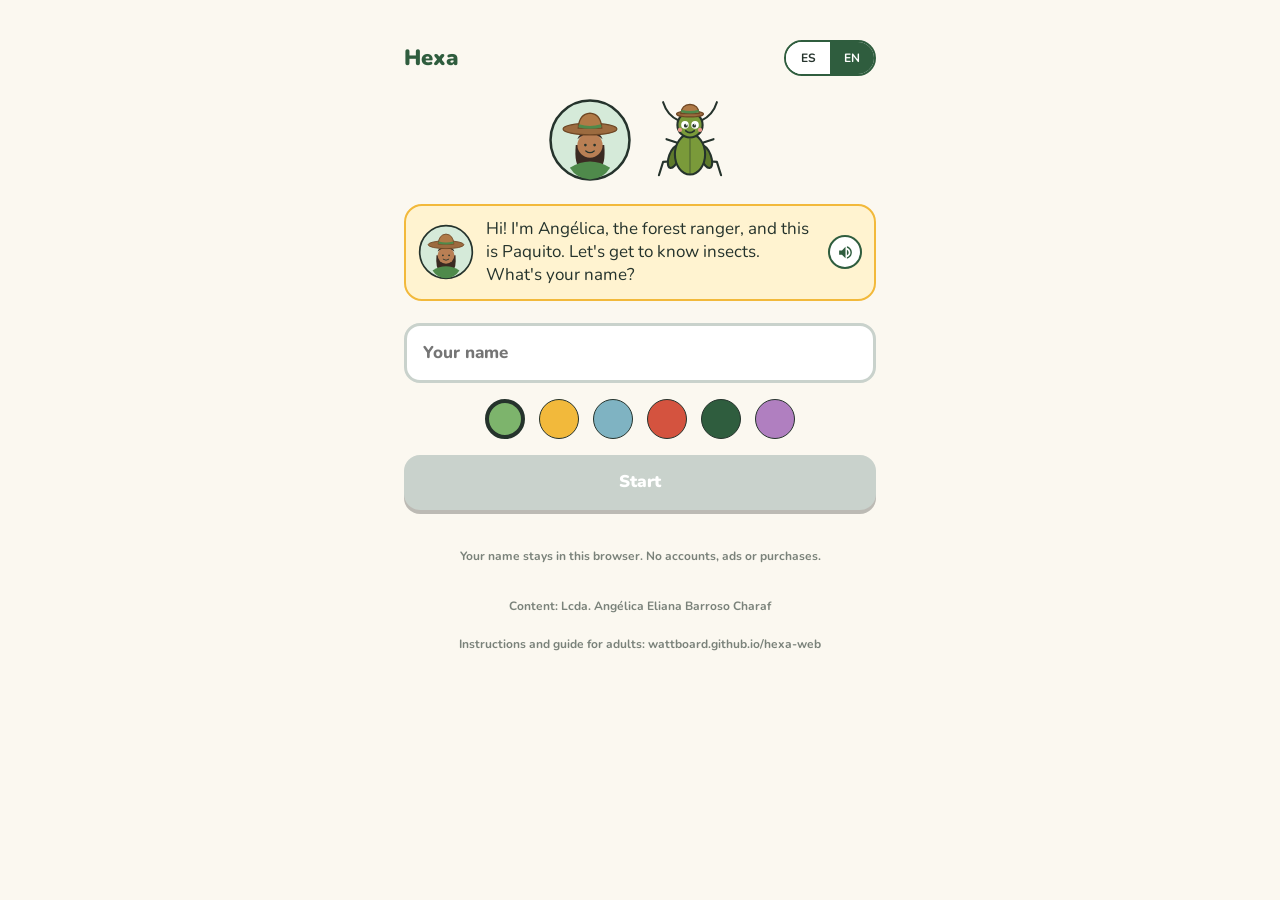
==== app/index.html @ af27d76b "App web: novedad «Hexa en el ordenador»" ====
<!doctype html>
<html lang="es">
<head>
  <meta charset="utf-8">
  <meta name="viewport" content="width=device-width, initial-scale=1, viewport-fit=cover">
  <title>Hexa: aprende insectos</title>
  <meta name="description" content="Hexa: una app gratuita para que niñas y niños conozcan los insectos y pierdan el miedo. Contenido de la Lcda. Angélica Eliana Barroso Charaf (UNET).">
  <meta name="theme-color" content="#2F5D3E">
  <link rel="manifest" href="./manifest.webmanifest">
  <link rel="icon" href="./icon.svg" type="image/svg+xml">
  <link rel="apple-touch-icon" href="./icon-192.png">
  <script type="module" crossorigin src="./assets/index-qJnlsMQo.js"></script>
  <link rel="stylesheet" crossorigin href="./assets/index-BgDrfuXe.css">
</head>
<body>
  <div id="app"></div>
  <noscript>Hexa necesita JavaScript activado. / Hexa needs JavaScript.</noscript>
</body>
</html>
---- app/assets/index-BgDrfuXe.css ----
@font-face{font-family:Nunito;src:url(../fonts/nunito_400.ttf) format("truetype");font-weight:400;font-display:swap}@font-face{font-family:Nunito;src:url(../fonts/nunito_600.ttf) format("truetype");font-weight:600;font-display:swap}@font-face{font-family:Nunito;src:url(../fonts/nunito_700.ttf) format("truetype");font-weight:700;font-display:swap}@font-face{font-family:Nunito;src:url(../fonts/nunito_800.ttf) format("truetype");font-weight:800;font-display:swap}@font-face{font-family:Nunito;src:url(../fonts/nunito_900.ttf) format("truetype");font-weight:900;font-display:swap}:root{--hoja: #7DB46C;--hoja-clara: #DDEEDD;--selva: #2F5D3E;--polen: #F2B93B;--polen-clara: #FFF3D0;--elitro: #D4533F;--elitro-clara: #FBE3DE;--charca: #7FB3C2;--tinta: #25332C;--papel: #FBF8F0;--gris: #C9D2CC;--morado: #B07FC0;--blanco: #fff;color-scheme:light}*{box-sizing:border-box}html,body{margin:0;background:var(--papel);color:var(--tinta)}body{font:400 17px/1.35 Nunito,ui-rounded,system-ui,sans-serif;-webkit-font-smoothing:antialiased}button,input,textarea,select{font:inherit;color:inherit}button{cursor:pointer}img{display:block}:focus-visible{outline:3px solid var(--charca);outline-offset:2px;border-radius:8px}.title{font-weight:900;font-size:22px;line-height:28px;margin:0}.headline{font-weight:800;font-size:17px;line-height:22px;margin:0}.caption{font-weight:700;font-size:12px;line-height:16px}.muted{color:color-mix(in srgb,var(--tinta) 60%,transparent)}.green{color:var(--selva)}.red{color:var(--elitro)}.center{text-align:center}.row{display:flex;align-items:center;gap:12px}.col{display:flex;flex-direction:column;gap:16px}.wrap{flex-wrap:wrap}.grow{flex:1;min-width:0}.readable{width:100%;max-width:640px;margin:0 auto}.page{min-height:100dvh;padding:16px 16px calc(24px + env(safe-area-inset-bottom))}.sr{position:absolute;width:1px;height:1px;overflow:hidden;clip:rect(0 0 0 0);white-space:nowrap}.gb-button{position:relative;width:100%;border:0;padding:0 0 4px;background:none}.gb-button>span{display:block;background:var(--selva);color:#fff;font-weight:900;font-size:17px;padding:16px 12px;border-radius:16px;box-shadow:0 4px #00000040;transition:transform .06s,box-shadow .06s}.gb-button:active>span{transform:translateY(4px);box-shadow:0 0 #00000040}.gb-button:disabled>span{background:var(--gris)}.gb-button.red>span{background:var(--elitro)}.link{border:0;background:none;font-weight:800;padding:8px;color:color-mix(in srgb,var(--tinta) 70%,transparent)}.card{background:#fff;border:2px solid color-mix(in srgb,var(--tinta) 80%,transparent);border-radius:20px;padding:16px}.bubble{display:flex;align-items:center;gap:12px;background:var(--polen-clara);border:2px solid var(--polen);border-radius:18px;padding:12px}.bubble img{width:56px;height:56px;flex:none}.speak{flex:none;width:36px;height:36px;border-radius:50%;border:2px solid var(--selva);background:#fff;color:var(--selva);display:grid;place-items:center;padding:0}.speak.on{background:var(--selva);color:#fff}.pill{display:inline-flex;align-items:center;gap:8px;border-radius:999px;padding:10px 18px;border:2px solid;font-weight:800}.pill.photo{color:var(--selva);background:var(--hoja-clara);border-color:var(--selva)}.pill.fear{color:var(--elitro);background:var(--elitro-clara);border-color:var(--elitro)}.icon{width:1.2em;height:1.2em;fill:currentColor;flex:none}.sheet-back{position:fixed;top:0;right:0;bottom:0;left:0;background:#25332c73;display:flex;align-items:flex-end;justify-content:center;z-index:50}.sheet{background:var(--papel);width:100%;max-width:720px;max-height:94dvh;overflow:auto;border-radius:24px 24px 0 0;padding:20px 16px calc(20px + env(safe-area-inset-bottom));animation:up .2s ease-out}.sheet.full{height:94dvh}@media (min-width: 760px){.sheet-back{align-items:center}.sheet{border-radius:24px}}@keyframes up{0%{transform:translateY(30px)}to{transform:none}}.sheet-head{display:flex;align-items:center;justify-content:space-between;gap:8px;margin-bottom:12px}.topbar{display:flex;align-items:center;gap:8px}.toolgroup{display:flex;gap:4px;background:#fff;border:1px solid var(--gris);border-radius:999px;padding:4px}.tool{width:44px;height:44px;border:0;background:none;border-radius:50%;color:var(--selva);display:grid;place-items:center}.tool:hover{background:var(--hoja-clara)}.avatar{width:44px;height:44px;border-radius:50%;color:#fff;font-weight:900;display:grid;place-items:center;border:2px solid var(--tinta)}.chip{display:inline-flex;align-items:center;gap:6px;background:#fff;border:2px solid var(--gris);border-radius:999px;padding:6px 12px;font-weight:800}.unit-card{background:var(--hoja-clara);border:2px solid color-mix(in srgb,var(--tinta) 80%,transparent);border-radius:22px;padding:16px}.node{display:flex;flex-direction:column;align-items:center;gap:6px;background:none;border:0;width:160px}.node .disc{width:84px;height:84px;border-radius:50%;display:grid;place-items:center;border:3px solid var(--tinta);box-shadow:0 5px #00000040;background:#fff}.node.passed .disc{background:var(--selva);color:#fff}.node.current .disc{background:var(--polen)}.node.locked .disc{background:var(--gris)}.node .disc img{width:54px;height:54px}.node .label{font-weight:800;font-size:15px;text-align:center}.progress{height:14px;background:color-mix(in srgb,var(--gris) 60%,transparent);border-radius:999px;overflow:hidden}.progress>div{height:100%;background:var(--hoja);border-radius:999px;transition:width .3s}.option{width:100%;text-align:left;background:#fff;border:2px solid var(--gris);border-radius:16px;padding:14px 16px;font-weight:700;box-shadow:0 3px 0 var(--gris)}.option.sel{border-color:var(--charca);background:color-mix(in srgb,var(--charca) 20%,#fff);box-shadow:0 3px 0 var(--charca)}.option.ok{border-color:var(--selva);background:var(--hoja-clara);box-shadow:0 3px 0 var(--selva)}.option.bad{border-color:var(--elitro);background:var(--elitro-clara);box-shadow:0 3px 0 var(--elitro)}.tiles{display:grid;grid-template-columns:repeat(auto-fit,minmax(130px,1fr));gap:12px}.tile{background:#fff;border:2px solid var(--gris);border-radius:16px;padding:10px;display:flex;flex-direction:column;align-items:center;gap:6px;font-weight:700}.tile img{width:96px;height:96px}.tile.sel{border-color:var(--charca);background:color-mix(in srgb,var(--charca) 20%,#fff)}.tile.ok{border-color:var(--selva);background:var(--hoja-clara)}.tile.bad{border-color:var(--elitro);background:var(--elitro-clara)}.feedback{border-radius:18px;padding:16px;border:2px solid}.feedback.ok{background:var(--hoja-clara);border-color:var(--selva)}.feedback.bad{background:var(--elitro-clara);border-color:var(--elitro)}.bin{border:3px dashed color-mix(in srgb,var(--selva) 60%,transparent);border-radius:18px;background:color-mix(in srgb,var(--hoja-clara) 60%,#fff);padding:14px;text-align:left;width:100%}.blank{display:inline-block;min-width:70px;border-bottom:3px solid var(--selva);text-align:center;font-weight:800;padding:0 6px}.reading{background:#fff;border:2px solid color-mix(in srgb,var(--selva) 50%,transparent);border-radius:20px;padding:16px}.pics{display:grid;gap:12px}.pic{background:color-mix(in srgb,var(--selva) 8%,#fff);border-radius:14px;padding:8px;display:flex;flex-direction:column;align-items:center;gap:6px;text-align:center;white-space:pre-line}.pic img{height:90px;width:100%;object-fit:contain}.album{display:grid;grid-template-columns:repeat(auto-fill,minmax(150px,1fr));gap:14px}.album-card{background:#fff;border:2px solid var(--gris);border-radius:18px;padding:12px;display:flex;flex-direction:column;align-items:center;gap:6px}.album-card.open{border-color:var(--selva)}.album-card img{width:90px;height:90px}.form{background:#fff;border-radius:14px;border:1px solid var(--gris);overflow:hidden}.form>*+*{border-top:1px solid color-mix(in srgb,var(--gris) 60%,transparent)}.form-row{display:flex;align-items:center;gap:12px;padding:12px 14px;min-height:48px;width:100%;background:none;border-left:0;border-right:0;border-bottom:0;text-align:left}.form-head{font-weight:800;font-size:13px;text-transform:uppercase;letter-spacing:.04em;color:color-mix(in srgb,var(--tinta) 60%,transparent);margin:18px 4px 6px}.form-foot{font-size:13px;color:color-mix(in srgb,var(--tinta) 60%,transparent);margin:6px 4px 0}.switch{-webkit-appearance:none;-moz-appearance:none;appearance:none;width:46px;height:28px;border-radius:999px;background:var(--gris);position:relative;flex:none;transition:background .15s}.switch:after{content:"";position:absolute;top:3px;left:3px;width:22px;height:22px;border-radius:50%;background:#fff;transition:left .15s}.switch:checked{background:var(--selva)}.switch:checked:after{left:21px}.input{width:100%;border:1.5px solid var(--gris);border-radius:12px;padding:10px 12px;background:#fff}.pin{font-size:32px;letter-spacing:.5em;text-align:center}.canvas{width:100%;aspect-ratio:4/3;background:#fff;border:2px solid color-mix(in srgb,var(--selva) 50%,transparent);border-radius:16px;touch-action:none;display:block}.locked-art{opacity:.25}.label-art{position:absolute;top:0;left:0;width:58%!important;height:auto!important;aspect-ratio:1}.chip.ok{border-color:var(--selva);background:var(--hoja-clara)}.chip.bad{border-color:var(--elitro);background:var(--elitro-clara)}.chip:disabled.muted{background:color-mix(in srgb,var(--gris) 40%,#fff)}button:disabled{cursor:default}.option:disabled,.tile:disabled{opacity:1;color:inherit}
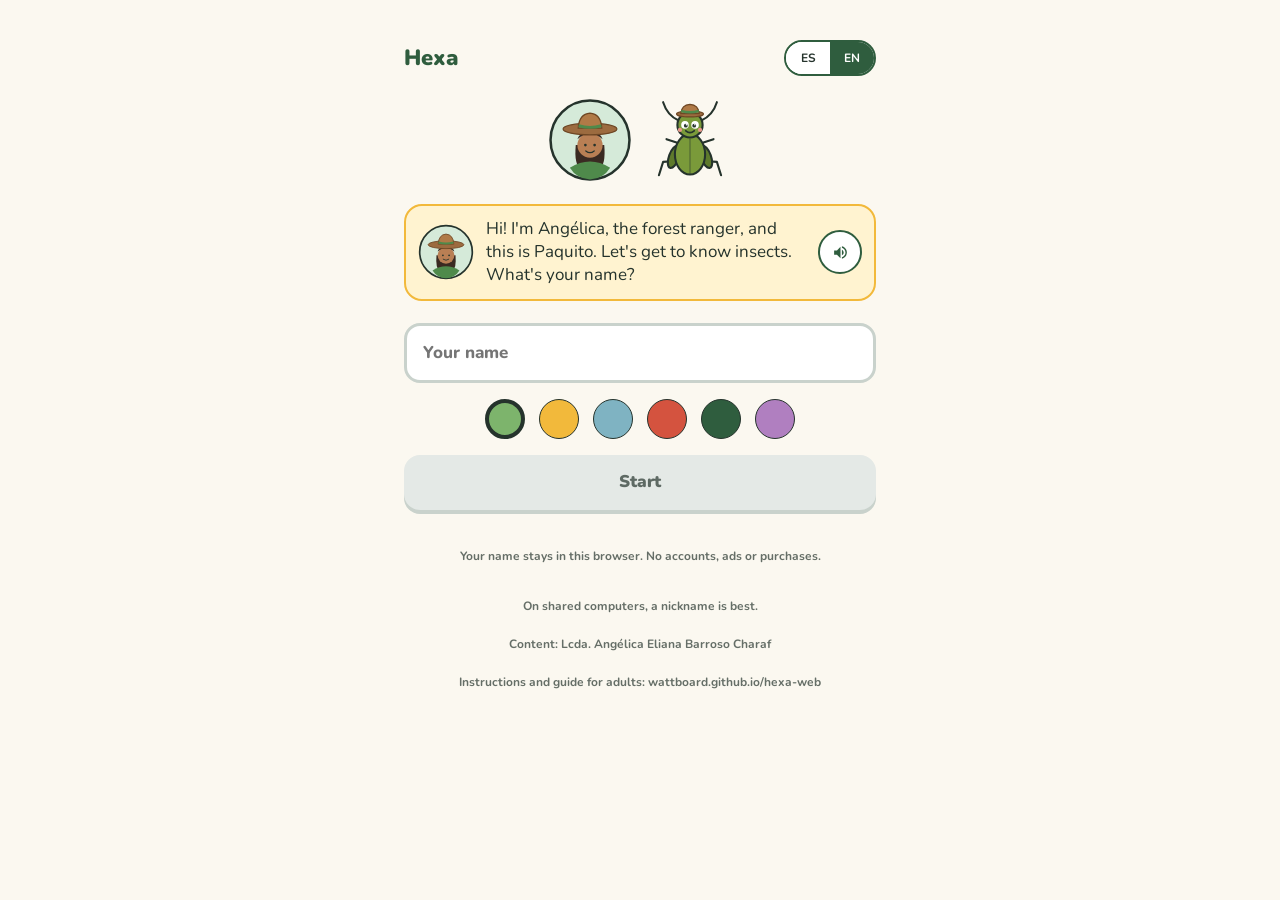
==== commit 3835ecdc: "Hexa web v6: correccion amable, aula, tour, medallas, diploma y mariposario; politica de privacidad " ====
--- a/app/index.html
+++ b/app/index.html
@@ -3,14 +3,17 @@
 <head>
   <meta charset="utf-8">
   <meta name="viewport" content="width=device-width, initial-scale=1, viewport-fit=cover">
+  <!-- Privacidad: no se envía la dirección de origen a nadie, y solo se carga lo propio (sin terceros). -->
+  <meta name="referrer" content="no-referrer">
+  <meta http-equiv="Content-Security-Policy" content="default-src 'self'; script-src 'self'; style-src 'self' 'unsafe-inline'; img-src 'self' data: blob:; font-src 'self'; connect-src 'self'; media-src 'self'; manifest-src 'self'; worker-src 'self'; object-src 'none'; base-uri 'self'; form-action 'self'">
   <title>Hexa: aprende insectos</title>
   <meta name="description" content="Hexa: una app gratuita para que niñas y niños conozcan los insectos y pierdan el miedo. Contenido de la Lcda. Angélica Eliana Barroso Charaf (UNET).">
   <meta name="theme-color" content="#2F5D3E">
   <link rel="manifest" href="./manifest.webmanifest">
   <link rel="icon" href="./icon.svg" type="image/svg+xml">
   <link rel="apple-touch-icon" href="./icon-192.png">
-  <script type="module" crossorigin src="./assets/index-qJnlsMQo.js"></script>
-  <link rel="stylesheet" crossorigin href="./assets/index-BgDrfuXe.css">
+  <script type="module" crossorigin src="./assets/index-DtucrYmB.js"></script>
+  <link rel="stylesheet" crossorigin href="./assets/index-DUDLOCtm.css">
 </head>
 <body>
   <div id="app"></div>
--- a/app/assets/index-DUDLOCtm.css
+++ b/app/assets/index-DUDLOCtm.css
@@ -0,0 +1 @@
+@font-face{font-family:Nunito;src:url(../fonts/nunito_400.ttf) format("truetype");font-weight:400;font-display:swap}@font-face{font-family:Nunito;src:url(../fonts/nunito_600.ttf) format("truetype");font-weight:600;font-display:swap}@font-face{font-family:Nunito;src:url(../fonts/nunito_700.ttf) format("truetype");font-weight:700;font-display:swap}@font-face{font-family:Nunito;src:url(../fonts/nunito_800.ttf) format("truetype");font-weight:800;font-display:swap}@font-face{font-family:Nunito;src:url(../fonts/nunito_900.ttf) format("truetype");font-weight:900;font-display:swap}:root{--hoja: #7DB46C;--hoja-clara: #DDEEDD;--selva: #2F5D3E;--polen: #F2B93B;--polen-clara: #FFF3D0;--elitro: #D4533F;--elitro-clara: #FBE3DE;--charca: #7FB3C2;--tinta: #25332C;--papel: #FBF8F0;--gris: #C9D2CC;--morado: #B07FC0;--blanco: #fff;--charca-oscuro: #2B6A7F;--charca-claro: #E3F0F4;--elitro-oscuro: #B23A28;color-scheme:light}*{box-sizing:border-box}html,body{margin:0;background:var(--papel);color:var(--tinta)}body{font:400 17px/1.35 Nunito,ui-rounded,system-ui,sans-serif;-webkit-font-smoothing:antialiased}button,input,textarea,select{font:inherit;color:inherit}button{cursor:pointer}img{display:block}:focus-visible{outline:3px solid var(--selva);outline-offset:2px}.title{font-weight:900;font-size:22px;line-height:28px;margin:0}.headline{font-weight:800;font-size:17px;line-height:22px;margin:0}.caption{font-weight:700;font-size:12px;line-height:16px}.muted{color:color-mix(in srgb,var(--tinta) 70%,transparent)}.green{color:var(--selva)}.red{color:var(--elitro-oscuro)}.charca-oscuro{color:var(--charca-oscuro)}.center{text-align:center}.row{display:flex;align-items:center;gap:12px}.col{display:flex;flex-direction:column;gap:16px}.wrap{flex-wrap:wrap}.grow{flex:1;min-width:0}.readable{width:100%;max-width:640px;margin:0 auto}.page{min-height:100dvh;padding:16px 16px calc(24px + env(safe-area-inset-bottom))}.sr{position:absolute;width:1px;height:1px;overflow:hidden;clip:rect(0 0 0 0);white-space:nowrap}.gb-button{position:relative;width:100%;border:0;padding:0 0 4px;background:none}.gb-button>span{display:block;background:var(--selva);color:#fff;font-weight:900;font-size:17px;padding:16px 12px;border-radius:16px;box-shadow:0 4px #00000040;transition:transform .06s,box-shadow .06s}.gb-button:active>span{transform:translateY(4px);box-shadow:0 0 #00000040}.gb-button:disabled>span{background:#e4e9e6;color:color-mix(in srgb,var(--tinta) 70%,transparent);box-shadow:0 4px 0 var(--gris)}.gb-button.red>span{background:var(--elitro-oscuro)}.link{border:0;background:none;font-weight:800;padding:8px;color:color-mix(in srgb,var(--tinta) 70%,transparent)}.card{background:#fff;border:2px solid color-mix(in srgb,var(--tinta) 80%,transparent);border-radius:20px;padding:16px}.bubble{display:flex;align-items:center;gap:12px;background:var(--polen-clara);border:2px solid var(--polen);border-radius:18px;padding:12px}.bubble img{width:56px;height:56px;flex:none}.speak{flex:none;width:44px;height:44px;border-radius:50%;border:2px solid var(--selva);background:#fff;color:var(--selva);display:grid;place-items:center;padding:0}.speak.on{background:var(--selva);color:#fff}.pill{display:inline-flex;align-items:center;gap:8px;border-radius:999px;padding:10px 18px;border:2px solid;font-weight:800}.pill.photo{color:var(--selva);background:var(--hoja-clara);border-color:var(--selva)}.pill.fear{color:var(--elitro-oscuro);background:var(--elitro-clara);border-color:var(--elitro)}.icon{width:1.2em;height:1.2em;fill:currentColor;flex:none}.sheet-back{position:fixed;top:0;right:0;bottom:0;left:0;background:#25332c73;display:flex;align-items:flex-end;justify-content:center;z-index:50}.sheet{background:var(--papel);width:100%;max-width:720px;max-height:94dvh;overflow:auto;border-radius:24px 24px 0 0;padding:20px 16px calc(20px + env(safe-area-inset-bottom));animation:up .2s ease-out}.sheet.full{height:94dvh}@media (min-width: 760px){.sheet-back{align-items:center}.sheet{border-radius:24px}}@keyframes up{0%{transform:translateY(30px)}to{transform:none}}.sheet:focus{outline:none}.sheet-head{display:flex;align-items:center;justify-content:space-between;gap:8px;margin-bottom:12px}.topbar{display:flex;align-items:center;gap:8px}.toolgroup{display:flex;gap:4px;background:#fff;border:1px solid var(--gris);border-radius:999px;padding:4px}.tool{width:44px;height:44px;border:0;background:none;border-radius:50%;color:var(--selva);display:grid;place-items:center}.tool:hover{background:var(--hoja-clara)}.avatar{width:44px;height:44px;border-radius:50%;color:#fff;font-weight:900;display:grid;place-items:center;border:2px solid var(--tinta)}.chip{display:inline-flex;align-items:center;gap:6px;background:#fff;border:2px solid var(--gris);border-radius:999px;padding:6px 12px;font-weight:800;min-height:44px}.unit-card{background:var(--hoja-clara);border:2px solid color-mix(in srgb,var(--tinta) 80%,transparent);border-radius:22px;padding:16px}.node{display:flex;flex-direction:column;align-items:center;gap:6px;background:none;border:0;width:160px}.node .disc{width:84px;height:84px;border-radius:50%;display:grid;place-items:center;border:3px solid var(--tinta);box-shadow:0 5px #00000040;background:#fff}.node.passed .disc{background:var(--selva);color:#fff}.node.current .disc{background:var(--polen)}.node.locked .disc{background:var(--gris)}.node .disc img{width:54px;height:54px}.node .label{font-weight:800;font-size:15px;text-align:center}.progress{height:14px;background:color-mix(in srgb,var(--gris) 60%,transparent);border-radius:999px;overflow:hidden}.progress>div{height:100%;background:var(--hoja);border-radius:999px;transition:width .3s}.option{width:100%;text-align:left;background:#fff;border:2px solid var(--gris);border-radius:16px;padding:14px 16px;font-weight:700;box-shadow:0 3px 0 var(--gris)}.option.sel{border-color:var(--charca);background:color-mix(in srgb,var(--charca) 20%,#fff);box-shadow:0 3px 0 var(--charca)}.option.ok{border-color:var(--selva);background:var(--hoja-clara);box-shadow:0 3px 0 var(--selva)}.option.bad{border-color:var(--elitro-oscuro);background:var(--elitro-clara);box-shadow:0 3px 0 var(--elitro-oscuro)}.tiles{display:grid;grid-template-columns:repeat(auto-fit,minmax(130px,1fr));gap:12px}.tile{background:#fff;border:2px solid var(--gris);border-radius:16px;padding:10px;display:flex;flex-direction:column;align-items:center;gap:6px;font-weight:700}.tile img{width:96px;height:96px}.tile.sel{border-color:var(--charca);background:color-mix(in srgb,var(--charca) 20%,#fff)}.tile.ok{border-color:var(--selva);background:var(--hoja-clara)}.tile.bad{border-color:var(--elitro-oscuro);background:var(--elitro-clara)}.tile.missed{border:2px dashed var(--selva)}.feedback{border-radius:18px;padding:16px;border:2px solid}.feedback.ok{background:var(--hoja-clara);border-color:var(--selva)}.feedback.bad{background:var(--charca-claro);border-color:var(--charca-oscuro)}.feedback-bar{padding:14px 16px;position:sticky;bottom:0;background:var(--hoja-clara)}.feedback-bar.bad{background:var(--charca-claro)}.feedback-bar h3:focus{outline:none}.feedback-bar h3:focus-visible{outline:3px solid var(--selva)}.bin{border:3px dashed color-mix(in srgb,var(--selva) 60%,transparent);border-radius:18px;background:color-mix(in srgb,var(--hoja-clara) 60%,#fff);padding:14px;text-align:left;width:100%}.blank{display:inline-block;min-width:70px;min-height:44px;border-bottom:3px solid var(--selva);text-align:center;font-weight:800;padding:0 6px}.reading{background:#fff;border:2px solid color-mix(in srgb,var(--selva) 50%,transparent);border-radius:20px;padding:16px}.pics{display:grid;gap:12px}.pic{background:color-mix(in srgb,var(--selva) 8%,#fff);border-radius:14px;padding:8px;display:flex;flex-direction:column;align-items:center;gap:6px;text-align:center;white-space:pre-line}.pic img{height:90px;width:100%;object-fit:contain}.album{display:grid;grid-template-columns:repeat(auto-fill,minmax(150px,1fr));gap:14px}.album-card{background:#fff;border:2px solid var(--gris);border-radius:18px;padding:12px;display:flex;flex-direction:column;align-items:center;gap:6px}.album-card.open{border-color:var(--selva)}.album-card img{width:90px;height:90px}.form{background:#fff;border-radius:14px;border:1px solid var(--gris);overflow:hidden}.form>*+*{border-top:1px solid color-mix(in srgb,var(--gris) 60%,transparent)}.form-row{display:flex;align-items:center;gap:12px;padding:12px 14px;min-height:48px;width:100%;background:none;border-left:0;border-right:0;border-bottom:0;text-align:left}.form-head{font-weight:800;font-size:13px;text-transform:uppercase;letter-spacing:.04em;color:color-mix(in srgb,var(--tinta) 70%,transparent);margin:18px 4px 6px}.form-foot{font-size:13px;color:color-mix(in srgb,var(--tinta) 70%,transparent);margin:6px 4px 0}.switch{-webkit-appearance:none;-moz-appearance:none;appearance:none;width:46px;height:28px;border-radius:999px;background:var(--gris);position:relative;flex:none;transition:background .15s}.switch:after{content:"";position:absolute;top:3px;left:3px;width:22px;height:22px;border-radius:50%;background:#fff;transition:left .15s}.switch:checked{background:var(--selva)}.switch:checked:after{left:21px}.input{width:100%;border:1.5px solid var(--gris);border-radius:12px;padding:10px 12px;background:#fff}.pin{font-size:32px;letter-spacing:.5em;text-align:center}.canvas{width:100%;aspect-ratio:4/3;background:#fff;border:2px solid color-mix(in srgb,var(--selva) 50%,transparent);border-radius:16px;touch-action:none;display:block}.locked-art{opacity:.25}.label-art{position:absolute;top:0;left:0;width:58%!important;height:auto!important;aspect-ratio:1}.chip.ok{border-color:var(--selva);background:var(--hoja-clara)}.chip.bad{border-color:var(--elitro-oscuro);background:var(--elitro-clara)}.chip:disabled.muted{background:color-mix(in srgb,var(--gris) 40%,#fff)}button:disabled{cursor:default}.option:disabled,.tile:disabled{opacity:1;color:inherit}@keyframes breathe{0%{transform:scale(1)}to{transform:scale(1.12)}}.breathing{animation:breathe .8s ease-in-out infinite alternate}@media (prefers-reduced-motion: reduce){.breathing,.sheet{animation:none}.progress>div,.gb-button>span{transition:none}}.mark{display:inline-grid;place-items:center;flex:none;width:24px;height:24px;border-radius:50%;color:#fff;vertical-align:middle}.mark.ok{background:var(--selva)}.mark.bad{background:var(--elitro-oscuro)}.mark .icon{width:16px;height:16px}.option .mark{float:right;margin-left:8px}.tile,.option{position:relative}.tile>.mark{position:absolute;top:6px;left:6px}.tool.labeled{width:auto;min-width:52px;height:auto;min-height:44px;border-radius:16px;display:flex;flex-direction:column;align-items:center;justify-content:center;gap:1px;padding:4px 6px}.tool-label{font-size:11px;font-weight:800;line-height:13px}.stat-label{font-size:13px;font-weight:700}.medal{display:inline-grid;place-items:center;flex:none;border-radius:50%;border:2px dashed var(--gris);background:transparent;font-weight:900;color:var(--tinta)}.medal.earned{border:2px solid #B8860B;background:radial-gradient(circle at 35% 30%,#FFE38A,var(--polen) 60%,#D99A1E);box-shadow:0 2px #0003}@keyframes pop{0%{transform:scale(.6);opacity:0}70%{transform:scale(1.06);opacity:1}to{transform:none}}.pop{animation:pop .6s ease-out}.diploma{width:100%;background:var(--papel);border:5px solid var(--selva);outline:2px solid var(--polen);outline-offset:-11px;border-radius:22px;padding:26px 20px;gap:10px}.confetti{position:fixed;top:0;right:0;bottom:0;left:0;pointer-events:none;overflow:hidden;z-index:0}.confetti i{position:absolute;top:-20px;width:10px;height:14px;border-radius:3px;opacity:.8;animation:fall linear infinite}@keyframes fall{to{transform:translateY(110vh) rotate(540deg)}}.garden-scene{background:linear-gradient(#E6F3F7,var(--hoja-clara));border:2px solid color-mix(in srgb,var(--tinta) 80%,transparent);border-radius:22px;padding:16px;display:flex;flex-direction:column;align-items:center;gap:12px}.garden-grid{display:grid;grid-template-columns:repeat(auto-fill,minmax(56px,1fr));gap:6px;width:100%;justify-items:center}@keyframes float{0%{transform:translateY(0)}to{transform:translateY(-8px)}}.pet.mariposa{animation:float 1.6s ease-in-out infinite alternate}.game-grid{display:grid;gap:10px;width:100%}.game-grid.three{grid-template-columns:repeat(3,1fr);max-width:360px}.game-grid.five{grid-template-columns:repeat(5,1fr)}.game-cell{position:relative;aspect-ratio:1;background:#fff;border:2px solid var(--gris);border-radius:16px;display:grid;place-items:center;padding:4px}.game-cell.found{border-color:var(--selva);background:var(--hoja-clara)}.game-cell.lifted{background:color-mix(in srgb,var(--gris) 25%,#fff)}.game-cell>.mark{position:absolute;top:6px;right:6px}.card-flip{background:var(--hoja-clara)}.card-flip.up{background:#fff}@keyframes wiggle{0%,to{transform:none}25%{transform:rotate(-6deg)}75%{transform:rotate(6deg)}}.wiggle{animation:wiggle .35s ease-in-out}.tour{position:fixed;top:0;right:0;bottom:0;left:0;z-index:60}.tour-dim{position:fixed;top:0;right:0;bottom:0;left:0;background:#141c189e}.tour-hole{position:fixed;border-radius:18px;box-shadow:0 0 0 9999px #141c189e;outline:3px solid var(--polen);transition:top .25s,left .25s,width .25s,height .25s;pointer-events:none}.tour-bubble{position:fixed;left:16px;right:16px;max-width:520px;margin:0 auto;background:var(--polen-clara);border:2px solid var(--polen);border-radius:18px;padding:14px;display:flex;flex-direction:column;gap:12px;box-shadow:0 8px 24px #00000040}.overview{border-collapse:collapse;width:100%;font-size:15px}.overview th,.overview td{padding:10px 12px;text-align:center;border-bottom:1px solid color-mix(in srgb,var(--gris) 60%,transparent);white-space:nowrap}.overview th[scope=row]{text-align:left}.overview td:last-child{text-align:left;font-size:13px}@media (prefers-reduced-motion: reduce){.pop,.pet.mariposa,.wiggle{animation:none}.confetti{display:none}.tour-hole{transition:none}}
